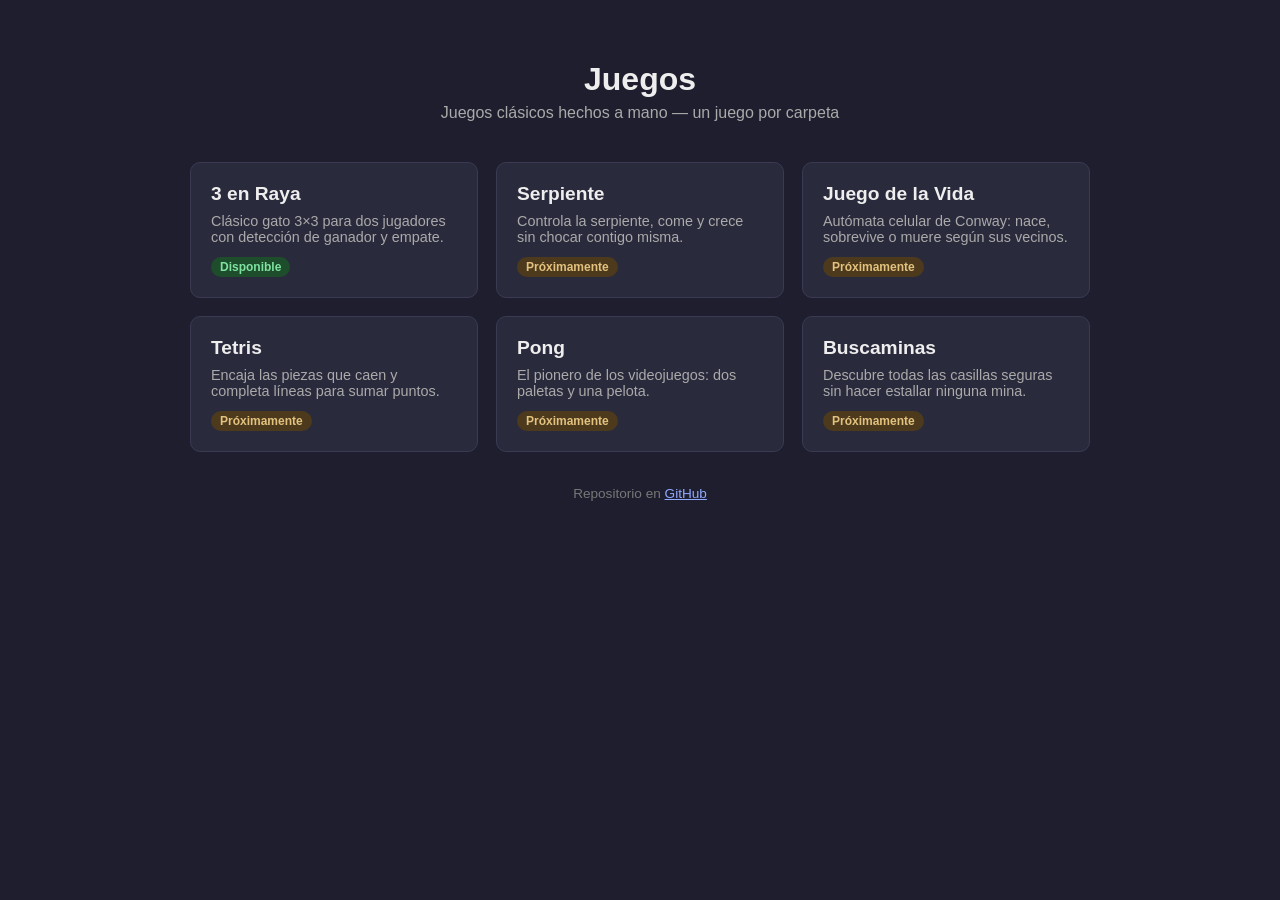
==== index.html @ c930b29e "Añadir índice de juegos, README y carpetas para nuevos juegos" ====
<!DOCTYPE html>
<html lang="es">
<head>
  <meta charset="UTF-8" />
  <meta name="viewport" content="width=device-width, initial-scale=1.0"/>
  <title>Juegos</title>
  <style>
    * { box-sizing: border-box; }
    body {
      font-family: Arial, sans-serif;
      background: #1e1e2e;
      color: #eee;
      margin: 0;
      padding: 40px 20px;
      display: flex;
      flex-direction: column;
      align-items: center;
    }
    h1 { margin-bottom: 6px; }
    p.sub { color: #aaa; margin-top: 0; }
    .grid {
      display: grid;
      grid-template-columns: repeat(auto-fill, minmax(230px, 1fr));
      gap: 18px;
      width: 100%;
      max-width: 900px;
      margin-top: 24px;
    }
    .card {
      background: #2a2a3d;
      border: 1px solid #3a3a52;
      border-radius: 10px;
      padding: 20px;
      text-decoration: none;
      color: inherit;
      transition: transform .15s, border-color .15s;
      display: block;
    }
    .card:hover { transform: translateY(-3px); border-color: #6c8cff; }
    .card h2 { margin: 0 0 8px; font-size: 1.2rem; }
    .card .desc { color: #aaa; font-size: .9rem; margin-bottom: 12px; }
    .badge {
      display: inline-block;
      font-size: .75rem;
      padding: 3px 9px;
      border-radius: 999px;
      font-weight: bold;
    }
    .ok { background: #1d4d2b; color: #7ee2a0; }
    .wip { background: #4d3a1d; color: #e2c27e; }
    footer { margin-top: 34px; color: #777; font-size: .85rem; }
    footer a { color: #8fa9ff; }
  </style>
</head>
<body>
  <h1>Juegos</h1>
  <p class="sub">Juegos clásicos hechos a mano — un juego por carpeta</p>

  <div class="grid">
    <a class="card" href="3_en_raya/">
      <h2>3 en Raya</h2>
      <div class="desc">Clásico gato 3×3 para dos jugadores con detección de ganador y empate.</div>
      <span class="badge ok">Disponible</span>
    </a>

    <a class="card" href="serpiente/">
      <h2>Serpiente</h2>
      <div class="desc">Controla la serpiente, come y crece sin chocar contigo misma.</div>
      <span class="badge wip">Próximamente</span>
    </a>

    <a class="card" href="juego_de_vida/">
      <h2>Juego de la Vida</h2>
      <div class="desc">Autómata celular de Conway: nace, sobrevive o muere según sus vecinos.</div>
      <span class="badge wip">Próximamente</span>
    </a>

    <a class="card" href="tetris/">
      <h2>Tetris</h2>
      <div class="desc">Encaja las piezas que caen y completa líneas para sumar puntos.</div>
      <span class="badge wip">Próximamente</span>
    </a>

    <a class="card" href="pong/">
      <h2>Pong</h2>
      <div class="desc">El pionero de los videojuegos: dos paletas y una pelota.</div>
      <span class="badge wip">Próximamente</span>
    </a>

    <a class="card" href="buscaminas/">
      <h2>Buscaminas</h2>
      <div class="desc">Descubre todas las casillas seguras sin hacer estallar ninguna mina.</div>
      <span class="badge wip">Próximamente</span>
    </a>
  </div>

  <footer>
    Repositorio en <a href="https://github.com/J3np4y/Juegos">GitHub</a>
  </footer>
</body>
</html>
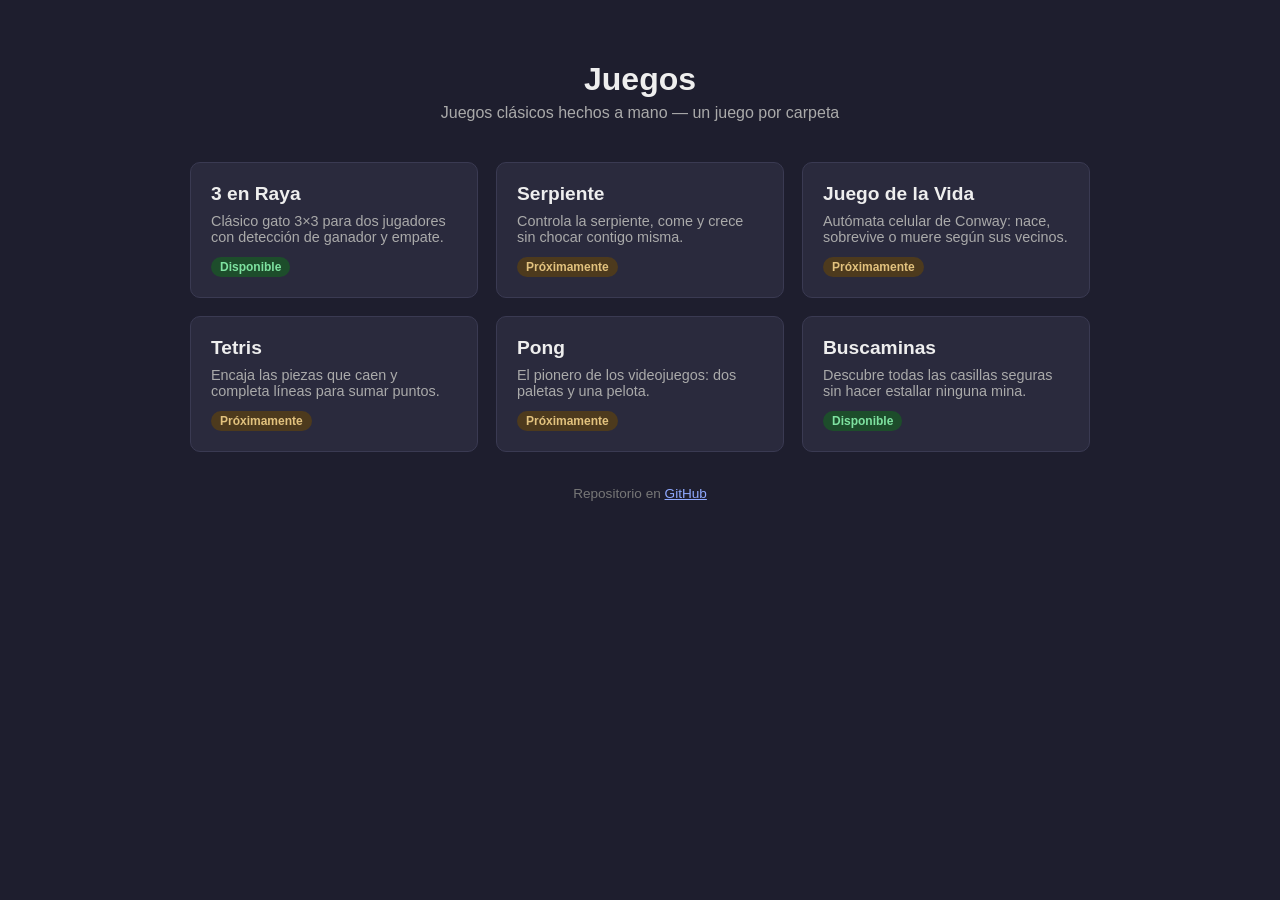
==== commit fdccfc4d: "Añadir buscaminas: lógica en Java compilada a JS con TeaVM - Modelo (Casilla, Tablero, dificultades)" ====
--- a/index.html
+++ b/index.html
@@ -90,7 +90,7 @@
     <a class="card" href="buscaminas/">
       <h2>Buscaminas</h2>
       <div class="desc">Descubre todas las casillas seguras sin hacer estallar ninguna mina.</div>
-      <span class="badge wip">Próximamente</span>
+      <span class="badge ok">Disponible</span>
     </a>
   </div>
 
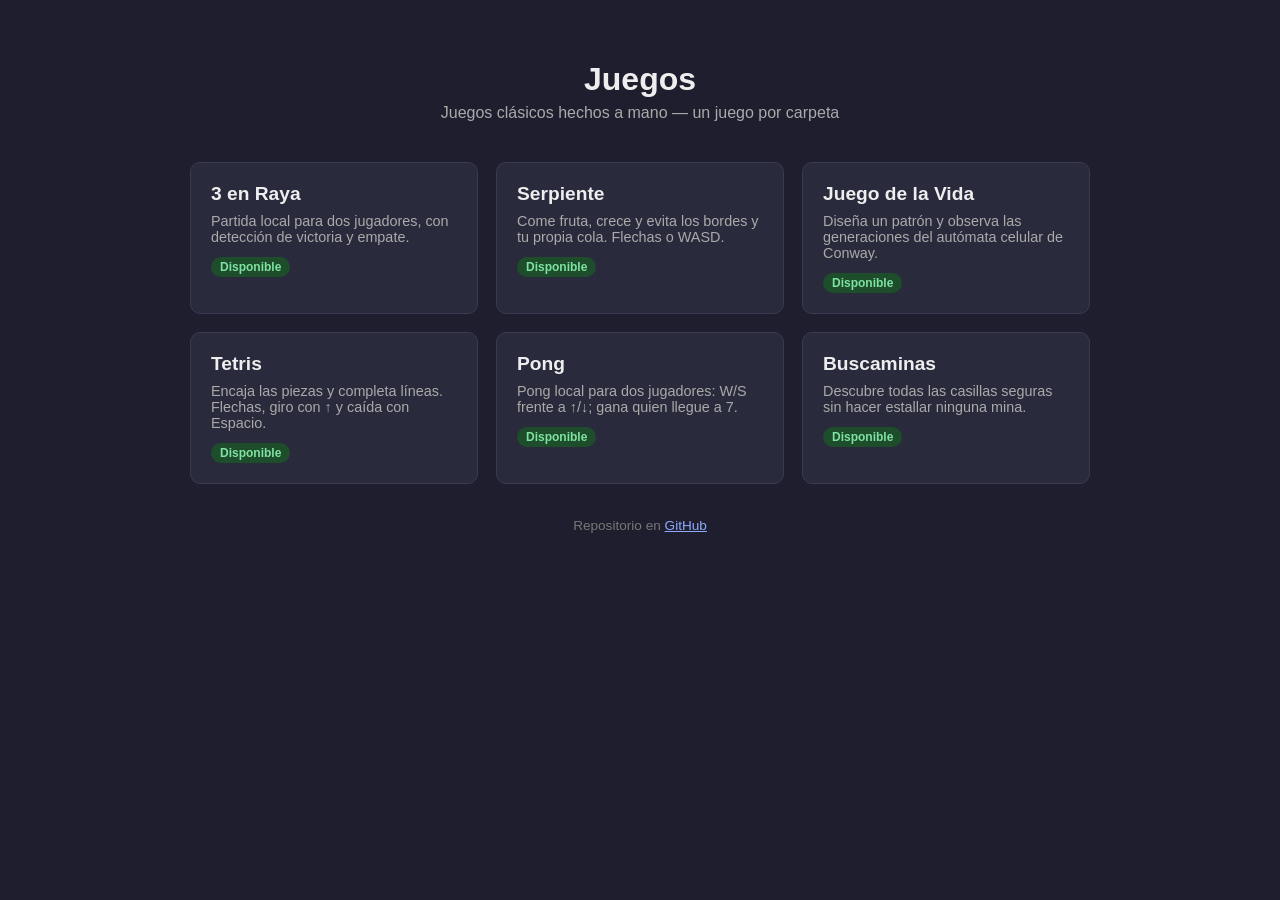
==== commit a86959a2: "Completa los juegos existentes y actualiza la documentación Co-authored-by: Copilot App <223556219+C" ====
--- a/index.html
+++ b/index.html
@@ -47,7 +47,6 @@
       font-weight: bold;
     }
     .ok { background: #1d4d2b; color: #7ee2a0; }
-    .wip { background: #4d3a1d; color: #e2c27e; }
     footer { margin-top: 34px; color: #777; font-size: .85rem; }
     footer a { color: #8fa9ff; }
   </style>
@@ -59,32 +58,32 @@
   <div class="grid">
     <a class="card" href="3_en_raya/">
       <h2>3 en Raya</h2>
-      <div class="desc">Clásico gato 3×3 para dos jugadores con detección de ganador y empate.</div>
+      <div class="desc">Partida local para dos jugadores, con detección de victoria y empate.</div>
       <span class="badge ok">Disponible</span>
     </a>
 
     <a class="card" href="serpiente/">
       <h2>Serpiente</h2>
-      <div class="desc">Controla la serpiente, come y crece sin chocar contigo misma.</div>
-      <span class="badge wip">Próximamente</span>
+      <div class="desc">Come fruta, crece y evita los bordes y tu propia cola. Flechas o WASD.</div>
+      <span class="badge ok">Disponible</span>
     </a>
 
     <a class="card" href="juego_de_vida/">
       <h2>Juego de la Vida</h2>
-      <div class="desc">Autómata celular de Conway: nace, sobrevive o muere según sus vecinos.</div>
-      <span class="badge wip">Próximamente</span>
+      <div class="desc">Diseña un patrón y observa las generaciones del autómata celular de Conway.</div>
+      <span class="badge ok">Disponible</span>
     </a>
 
     <a class="card" href="tetris/">
       <h2>Tetris</h2>
-      <div class="desc">Encaja las piezas que caen y completa líneas para sumar puntos.</div>
-      <span class="badge wip">Próximamente</span>
+      <div class="desc">Encaja las piezas y completa líneas. Flechas, giro con ↑ y caída con Espacio.</div>
+      <span class="badge ok">Disponible</span>
     </a>
 
     <a class="card" href="pong/">
       <h2>Pong</h2>
-      <div class="desc">El pionero de los videojuegos: dos paletas y una pelota.</div>
-      <span class="badge wip">Próximamente</span>
+      <div class="desc">Pong local para dos jugadores: W/S frente a ↑/↓; gana quien llegue a 7.</div>
+      <span class="badge ok">Disponible</span>
     </a>
 
     <a class="card" href="buscaminas/">
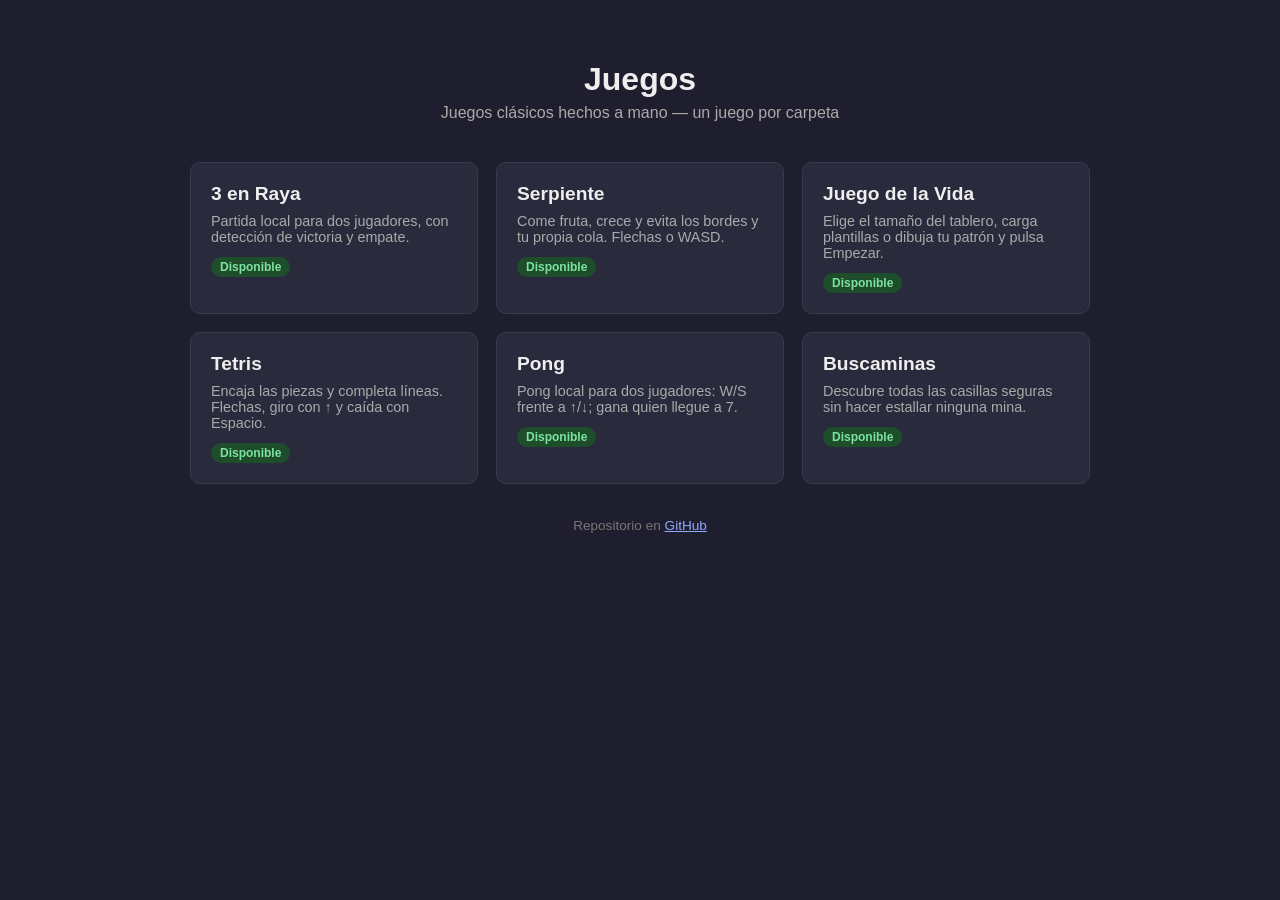
==== commit c9eebce9: "Mejora la configuración del Juego de la Vida Co-authored-by: Copilot App <223556219+Copilot@users.no" ====
--- a/index.html
+++ b/index.html
@@ -70,7 +70,7 @@
 
     <a class="card" href="juego_de_vida/">
       <h2>Juego de la Vida</h2>
-      <div class="desc">Diseña un patrón y observa las generaciones del autómata celular de Conway.</div>
+      <div class="desc">Elige el tamaño del tablero, carga plantillas o dibuja tu patrón y pulsa Empezar.</div>
       <span class="badge ok">Disponible</span>
     </a>
 
